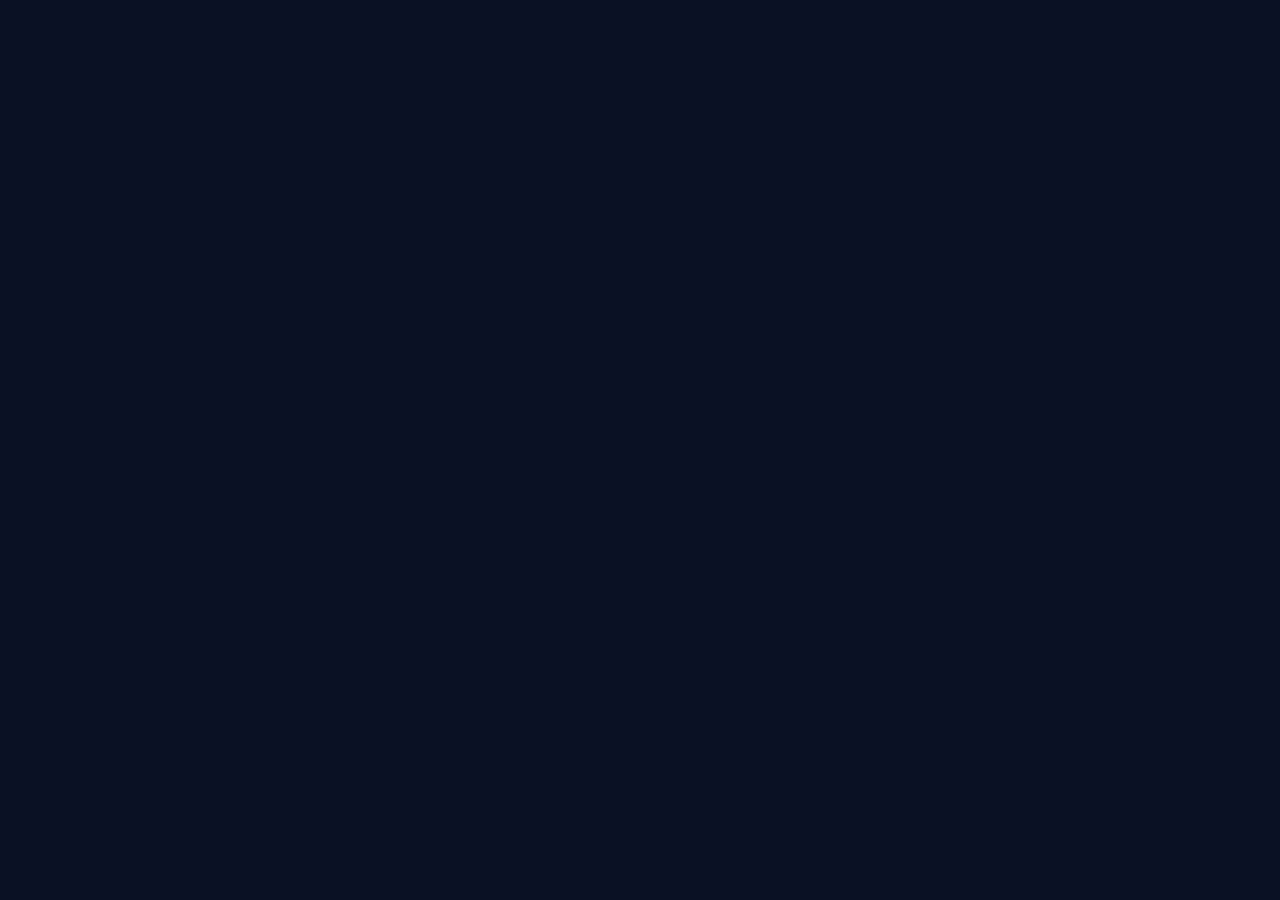
==== index.html @ 46316141 "Add files via upload" ====
<!DOCTYPE html>
<html lang="en">
  <head>
    <meta charset="UTF-8">
    <link rel="icon" href="/favicon.ico">
    <meta name="viewport" content="width=device-width, initial-scale=1, maximum-scale=1">
    <link rel="preconnect" href="https://fonts.googleapis.com">
    <link rel="preconnect" href="https://fonts.gstatic.com" crossorigin>
    <link href="https://fonts.googleapis.com/css2?family=Rubik:ital,wght@0,300..900;1,300..900&display=swap" rel="stylesheet">
    <title>TapDog</title>
    <script type="module" crossorigin src="/assets/index-CcMcpv5h.js"></script>
    <link rel="stylesheet" crossorigin href="/assets/index-BKf0UI0Z.css">
  </head>
  <body>
    <div id="app"></div>
  </body>
</html>
---- assets/index-BKf0UI0Z.css ----
*{margin:0;padding:0;box-sizing:border-box;font-family:Rubik,sans-serif;font-optical-sizing:auto}body{background-color:var(--brand-color);color:#fff}button,input,textarea{border-radius:0;box-shadow:none;outline:none}.container{width:100%;max-width:500px;margin:0 auto;padding:0 16px}:root{--brand-color: #0A1124;--yellow-color: #E6F38A;--dark-light-color: #1D1F38;--gray-color: #303F5C}.fade-enter-active,.fade-leave-active{transition:opacity .5s ease}.fade-enter-from,.fade-leave-to{opacity:0}.splash-screen[data-v-55e616a8]{position:fixed;left:0;top:0;width:100%;height:100%;margin:0 auto;display:flex;flex-direction:column;align-items:center;background-color:var(--brand-color);background-image:url(/assets/splash-screen-DPJmUflo.png);background-repeat:no-repeat;background-position:center;background-size:cover;z-index:999}.splash-screen__banner[data-v-55e616a8]{width:270px;margin-top:5px}.splash-screen__banner img[data-v-55e616a8]{width:100%}.splash-screen__loader[data-v-55e616a8]{width:32px;height:32px;border-radius:100%;position:absolute;left:50%;bottom:46px;transform:translate(-50%);border:2.21px solid rgba(10,17,36,.5)}.splash-screen__loader-circle-svg[data-v-55e616a8]{animation:loading-spinner-rotate-55e616a8 1.28973s linear infinite;height:37.5px;transform-origin:center center;width:37.5px;position:absolute;top:-4.7px;left:-4.6px}.splash-screen__loader-circle-stroke[data-v-55e616a8]{stroke-dasharray:1,200;stroke-dashoffset:0;animation:loading-spinner-dash-55e616a8 2s ease-in-out infinite,loading-spinner-color-55e616a8 8s ease-in-out infinite;stroke-linecap:round;stroke-width:2.21px}@keyframes loading-spinner-rotate-55e616a8{to{transform:rotate(360deg)}}@keyframes loading-spinner-dash-55e616a8{0%{stroke-dasharray:1,200;stroke-dashoffset:0}50%{stroke-dasharray:89,200;stroke-dashoffset:-35px}to{stroke-dasharray:89,200;stroke-dashoffset:-124px}}@keyframes loading-spinner-color-55e616a8{to,0%{stroke:#e6f38a}40%{stroke:#e6f38a}66%{stroke:#e6f38a}80%,90%{stroke:#e6f38a}}.user[data-v-0f70a7a4]{position:relative;padding:0 16px;height:48px;border-radius:49px;background:linear-gradient(100.13deg,#ea6cff,#ffffff0f 49.5%,#359eff)}.user[data-v-0f70a7a4]:before{content:"";display:block;position:absolute;left:50%;top:50%;transform:translate(-50%,-50%);width:calc(100% - 2.5px);height:calc(100% - 2.5px);border-radius:49px;background-color:var(--dark-light-color)}.user__content[data-v-0f70a7a4]{width:100%;height:100%;position:relative;display:flex;align-items:center}.user__img[data-v-0f70a7a4]{width:32px;height:32px;border-radius:100%;overflow:hidden;object-fit:cover}.user__name[data-v-0f70a7a4]{max-width:200px;margin-left:12px;font-size:16px;font-weight:400;line-height:18.96px;white-space:nowrap;overflow:hidden;text-overflow:ellipsis}.tap-coin[data-v-f9d3bc2e]{position:relative;width:308px;height:351px}.tap-coin[data-v-f9d3bc2e]:active{transform:scale(.99)}.tap-coin__skin[data-v-f9d3bc2e]{width:100%;object-fit:contain}.tap-coin[data-v-f9d3bc2e] .animation-num{position:absolute;display:none;animation:move-up-f9d3bc2e 2s forwards;color:var(--yellow-color);font-size:32px;font-style:italic;font-weight:600;line-height:37.92px}@keyframes move-up-f9d3bc2e{0%{opacity:1;transform:translate(0)}to{opacity:0;transform:translateY(-200px)}}.energy[data-v-b75dff9d]{width:100%;display:flex;align-items:center;justify-content:space-between}.energy__content[data-v-b75dff9d]{display:flex;align-items:center}.energy__content-icon[data-v-b75dff9d]{width:28px}.energy__content-nums[data-v-b75dff9d]{width:100px;margin-left:6px;font-size:16px;font-weight:600;line-height:18.96px}.energy__bar[data-v-b75dff9d]{position:relative;width:calc(100% - 150px);height:12px;border-radius:55px;background-color:var(--gray-color);overflow:hidden}.energy__bar-line[data-v-b75dff9d]{position:absolute;left:0;top:0;height:100%;border-radius:55px;background:linear-gradient(90deg,#0a1124 -6.34%,#858d50 31.3%,#e6f38a 72.35%,#fff)}.home[data-v-3e746bb6]{width:100%;height:100dvh;min-height:700px;padding-bottom:58px}.home__wrapper[data-v-3e746bb6]{height:100%;padding-top:24px;display:flex;flex-direction:column;align-items:center;justify-content:space-between}.home__group[data-v-3e746bb6]{display:flex;flex-direction:column;align-items:center}.home__balance[data-v-3e746bb6]{margin-top:52px;display:flex;align-items:center}.home__balance img[data-v-3e746bb6]{width:40px}.home__balance-num[data-v-3e746bb6]{margin-left:12px;font-size:40px;font-weight:600;line-height:47.4px}.home__tap-coin[data-v-3e746bb6]{margin-top:40px}
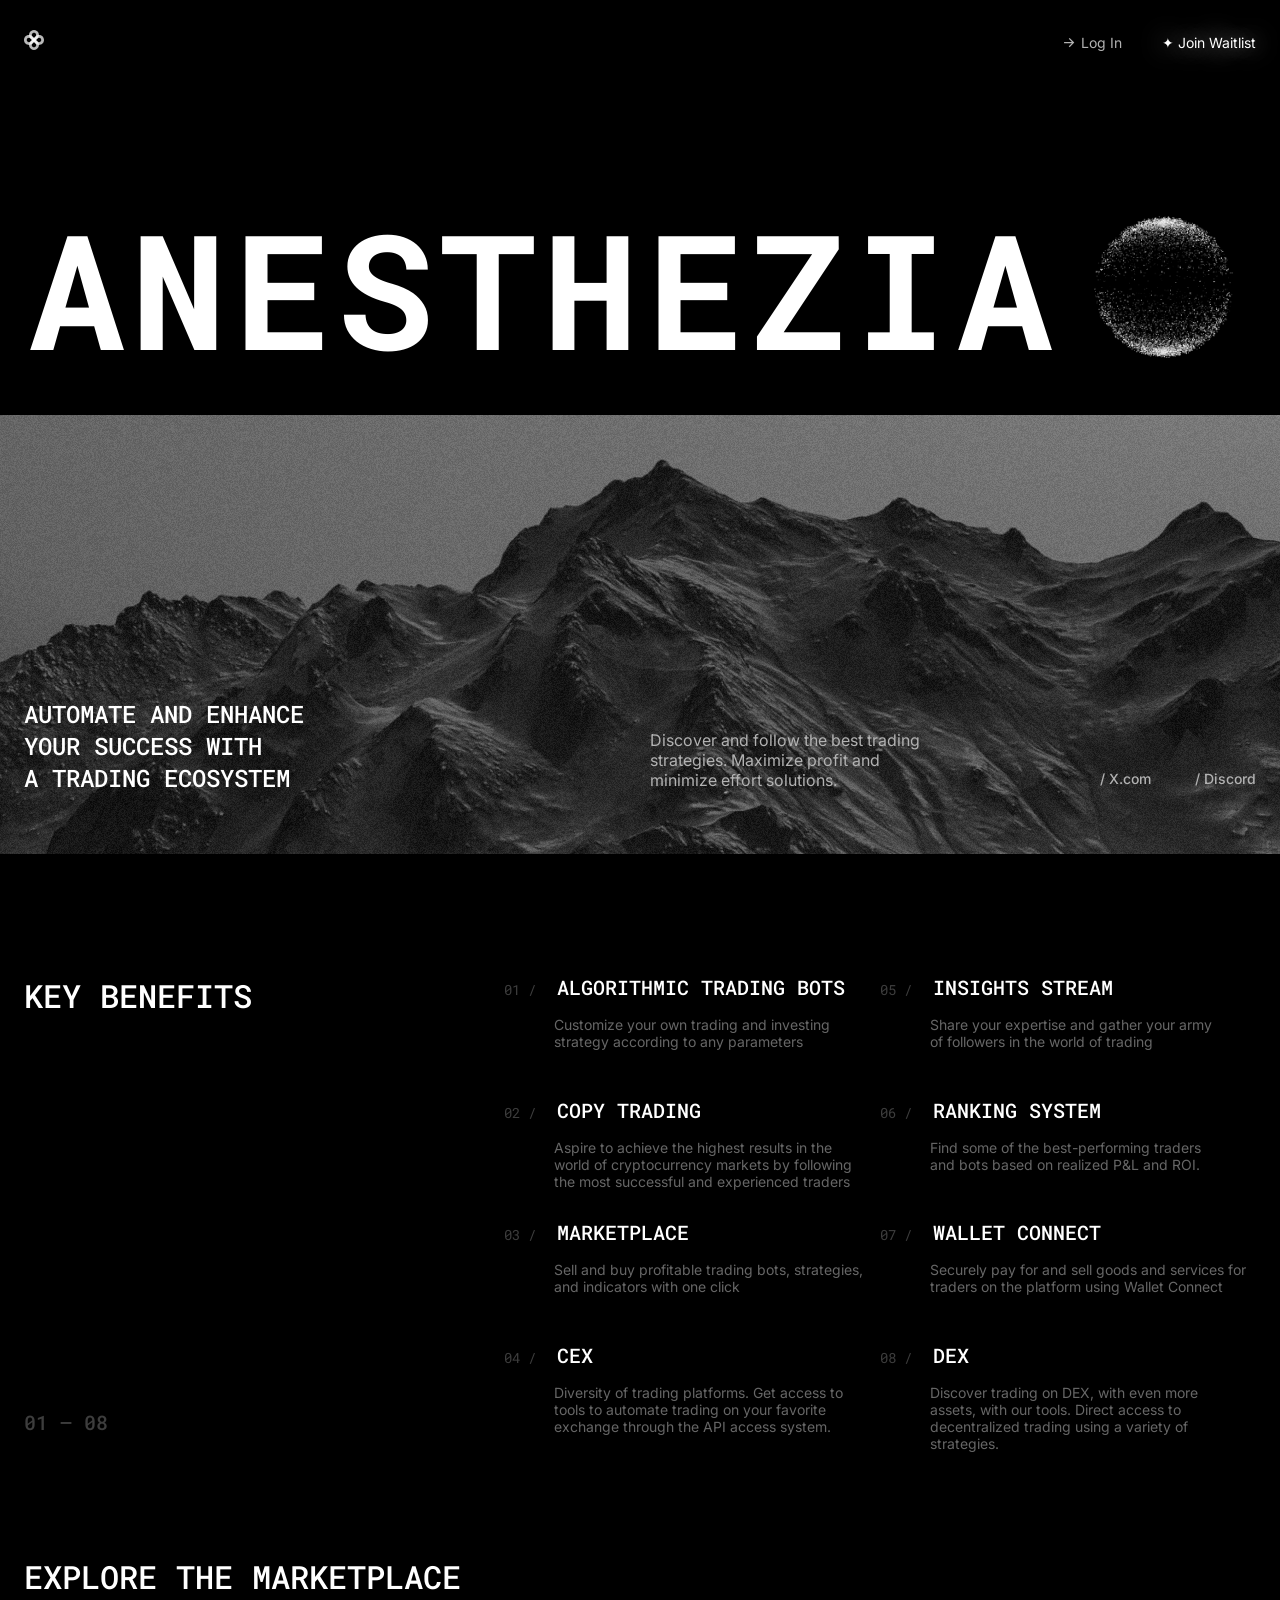
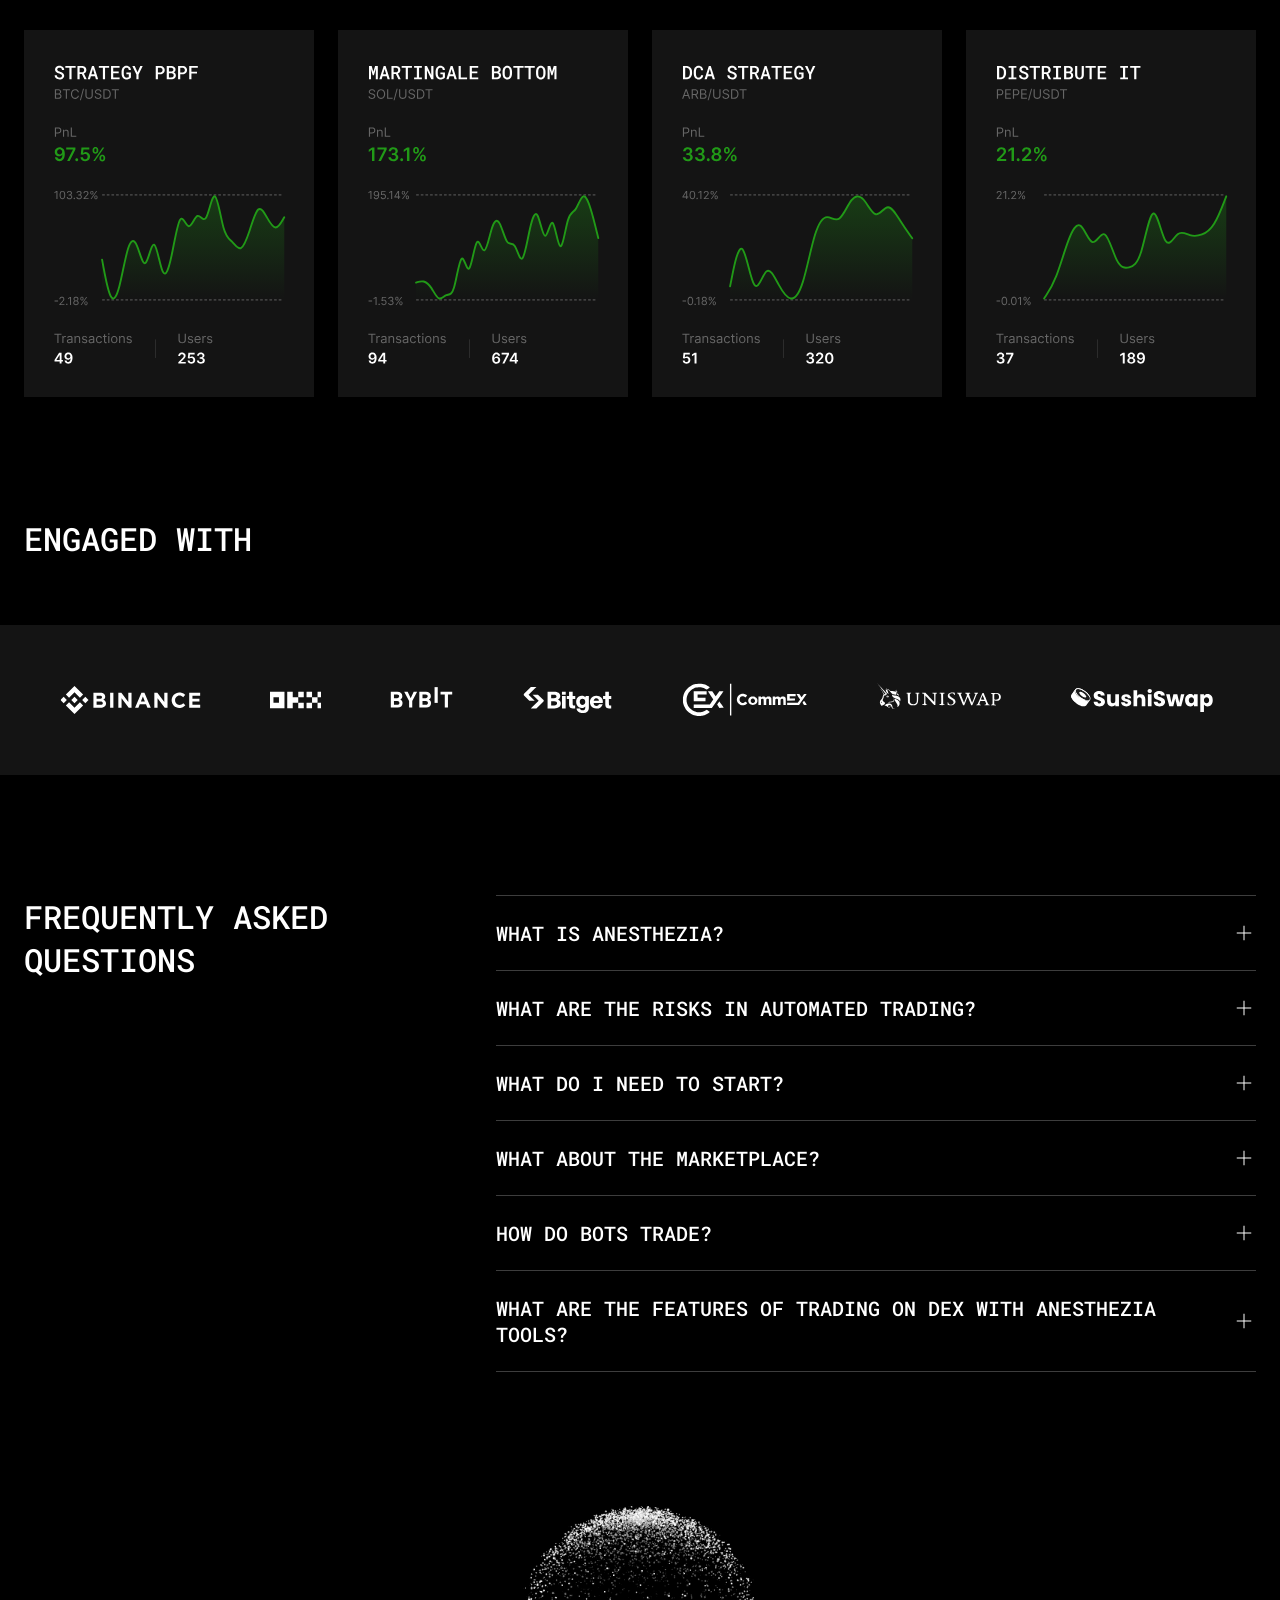
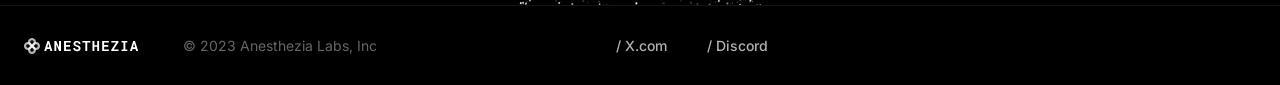
==== commit 7d518e69: "Add files via upload" ====
--- a/index.html
+++ b/index.html
@@ -1,17 +1,696 @@
 <!DOCTYPE html>
 <html lang="en">
-  <head>
+
+<head>
     <meta charset="UTF-8">
-    <link rel="icon" href="/favicon.ico">
-    <meta name="viewport" content="width=device-width, initial-scale=1, maximum-scale=1">
+    <meta name="viewport" content="width=device-width, initial-scale=1.0">
+    <title>Anesthezia</title>
+    <link rel="stylesheet" href="assets/styles/css/main.css">
     <link rel="preconnect" href="https://fonts.googleapis.com">
     <link rel="preconnect" href="https://fonts.gstatic.com" crossorigin>
-    <link href="https://fonts.googleapis.com/css2?family=Rubik:ital,wght@0,300..900;1,300..900&display=swap" rel="stylesheet">
-    <title>TapDog</title>
-    <script type="module" crossorigin src="/assets/index-CcMcpv5h.js"></script>
-    <link rel="stylesheet" crossorigin href="/assets/index-BKf0UI0Z.css">
-  </head>
-  <body>
-    <div id="app"></div>
-  </body>
+    <link href="https://fonts.googleapis.com/css2?family=Inter:wght@300;400;500;600;700&family=Roboto+Mono:wght@100;200;300;400;500;600;700&display=swap" rel="stylesheet">
+</head>
+
+<body>
+<header class="header">
+    <div class="header__wrapper container">
+        <a href="/#top" class="header__logo">
+            <img src="assets/images/logo.svg" alt="Anesthezia">
+        </a>
+
+        <div class="header__content">
+            <!--            <nav class="header__nav">-->
+            <!--                <a href="/#benefits" class="header__link">Benefits</a>-->
+            <!--                <a href="/#partners" class="header__link">Partners</a>-->
+            <!--                <a href="/#faq" class="header__link">FAQ</a>-->
+            <!--            </nav>-->
+
+            <div class="header__btns">
+                <a href="https://app.anesthezia.io" target="_blank" class="header__btn">
+                    <img src="assets/images/icons/arrow-right.svg" alt="arrow">
+                    Log In
+                </a>
+                <a href="https://app.anesthezia.io/login?direct=registration" target="_blank" class="header__btn">✦
+                    Join Waitlist</a>
+            </div>
+        </div>
+    </div>
+</header>
+<header class="header-mobile">
+    <div class="header-mobile__wrapper container">
+        <a href="/#top" class="header-mobile__logo">
+            <img src="assets/images/logo.svg" alt="Anesthezia">
+        </a>
+
+        <div class="header-mobile__menu">
+            <a href="https://app.anesthezia.io/login?direct=registration" class="header-mobile__link">
+                ✦ Join Waitlist
+            </a>
+<!--            <div id="open-menu" class="header-mobile__burger">-->
+<!--                <img src="assets/images/icons/burger.svg" alt="burger">-->
+<!--            </div>-->
+<!--            <div id="close-menu" class="header-mobile__close">-->
+<!--                <img src="assets/images/icons/close.svg" alt="burger">-->
+<!--            </div>-->
+        </div>
+    </div>
+</header>
+<div class="menu-mobile">
+    <div class="menu-mobile__wrapper container">
+        <div class="menu-mobile__nav">
+            <!--            <a href="/#benefits" class="menu-mobile__link">Benefits</a>-->
+            <!--            <a href="/#partners" class="menu-mobile__link">Partners</a>-->
+            <!--            <a href="/#faq" class="menu-mobile__link">FAQ</a>-->
+        </div>
+
+        <div class="menu-mobile__footer">
+            <div class="menu-mobile__footer-links">
+                <a href="https://twitter.com/anesthezialabs?s=21">/ X.com</a>
+                <a href="https://discord.gg/anesthezia">/ Discord</a>
+            </div>
+
+            <a href="https://app.anesthezia.io/login" class="menu-mobile__footer-link">
+                <img src="assets/images/icons/arrow-right.svg" alt="arrow">
+                Log In
+            </a>
+        </div>
+    </div>
+</div>
+
+<main>
+    <section class="home">
+        <div class="home__header">
+            <div class="home__header-wrapper container">
+                <h1 class="home__header-title">
+                    Anesthezia
+                </h1>
+
+                <img src="assets/images/animation.gif" alt="Anesthezia">
+            </div>
+
+            <div class="home__header-mobile-wrapper container">
+                <h1 class="home__header-mobile-title">
+                    Anest <br> hezia
+                </h1>
+
+                <div class="home__header-mobile-img">
+                    <img src="assets/images/animation.gif" alt="Anesthezia">
+                </div>
+            </div>
+        </div>
+        <div class="home__content">
+            <canvas id="noisy-canvas"></canvas>
+            <div class="home__content-wrapper container">
+                <h2 class="home__content-title">
+                    Automate and enhance your success with <br> a trading ecosystem
+                </h2>
+                <div class="home__content-row">
+                    <p class="home__content-text">
+                        Discover and follow the best trading strategies. Maximize profit and minimize effort solutions.
+                    </p>
+                    <div class="home__content-links">
+                        <a href="https://twitter.com/anesthezialabs?s=21" class="home__content-link">/ X.com</a>
+                        <a href="https://discord.gg/anesthezia" class="home__content-link">/ Discord</a>
+                    </div>
+                </div>
+            </div>
+        </div>
+    </section>
+
+    <section id="benefits" class="key-benefits">
+        <div class="key-benefits__wrapper container">
+            <div class="key-benefits__info">
+                <h3 class="key-benefits__title">Key benefits</h3>
+                <p class="key-benefits__num">01 — 08</p>
+            </div>
+
+            <div class="key-benefits__cards-wrapper key-benefits__cards-wrapper_desktop">
+                <div class="key-benefits__cards">
+                    <div class="key-benefits__card">
+                        <h5 class="key-benefits__card-title">
+                            <span>01 /</span>
+                            Algorithmic trading bots
+                        </h5>
+
+                        <p class="key-benefits__card-description">
+                            Customize your own trading and investing <br> strategy according to any parameters
+                        </p>
+                    </div>
+                    <div class="key-benefits__card">
+                        <h5 class="key-benefits__card-title">
+                            <span>02 /</span>
+                            Copy trading
+                        </h5>
+
+                        <p class="key-benefits__card-description">
+                            Aspire to achieve the highest results in the <br> world of cryptocurrency markets by
+                            following <br> the most successful and experienced traders
+                        </p>
+                    </div>
+                    <div class="key-benefits__card">
+                        <h5 class="key-benefits__card-title">
+                            <span>03 /</span>
+                            Marketplace
+                        </h5>
+
+                        <p class="key-benefits__card-description">
+                            Sell and buy profitable trading bots, strategies, <br> and indicators with one click
+                        </p>
+                    </div>
+                    <div class="key-benefits__card">
+                        <h5 class="key-benefits__card-title">
+                            <span>04 /</span>
+                            cex
+                        </h5>
+
+                        <p class="key-benefits__card-description">
+                            Diversity of trading platforms. Get access to <br> tools to automate trading on your
+                            favorite <br> exchange through the API access system.
+                        </p>
+                    </div>
+                </div>
+                <div class="key-benefits__cards">
+                    <div class="key-benefits__card">
+                        <h5 class="key-benefits__card-title">
+                            <span>05 /</span>
+                            insights Stream
+                        </h5>
+
+                        <p class="key-benefits__card-description">
+                            Share your expertise and gather your army <br> of followers in the world of trading
+                        </p>
+                    </div>
+                    <div class="key-benefits__card">
+                        <h5 class="key-benefits__card-title">
+                            <span>06 /</span>
+                            ranking system
+                        </h5>
+
+                        <p class="key-benefits__card-description">
+                            Find some of the best-performing traders <br> and bots based on realized P&L and ROI.
+                        </p>
+                    </div>
+                    <div class="key-benefits__card">
+                        <h5 class="key-benefits__card-title">
+                            <span>07 /</span>
+                            Wallet connect
+                        </h5>
+
+                        <p class="key-benefits__card-description">
+                            Securely pay for and sell goods and services for traders on the platform using Wallet
+                            Connect
+                        </p>
+                    </div>
+                    <div class="key-benefits__card">
+                        <h5 class="key-benefits__card-title">
+                            <span>08 /</span>
+                            dex
+                        </h5>
+
+                        <p class="key-benefits__card-description">
+                            Discover trading on DEX, with even more <br> assets, with our tools. Direct access to <br>
+                            decentralized trading using a variety of <br> strategies.
+                        </p>
+                    </div>
+                </div>
+            </div>
+
+            <div class="key-benefits__cards-wrapper key-benefits__cards-wrapper_mobile">
+                <div class="key-benefits__cards">
+                    <div class="key-benefits__card">
+                        <h5 class="key-benefits__card-title">
+                            <span>01 /</span>
+                            Algorithmic trading bots
+                        </h5>
+
+                        <p class="key-benefits__card-description">
+                            Customize your own trading and investing <br> strategy according to any parameters
+                        </p>
+                    </div>
+                    <div class="key-benefits__card">
+                        <h5 class="key-benefits__card-title">
+                            <span>02 /</span>
+                            Copy trading
+                        </h5>
+
+                        <p class="key-benefits__card-description">
+                            Aspire to achieve the highest results in the <br> world of cryptocurrency markets by
+                            following <br> the most successful and experienced traders
+                        </p>
+                    </div>
+                    <div class="key-benefits__card">
+                        <h5 class="key-benefits__card-title">
+                            <span>03 /</span>
+                            Marketplace
+                        </h5>
+
+                        <p class="key-benefits__card-description">
+                            Sell and buy profitable trading bots, strategies, <br> and indicators with one click
+                        </p>
+                    </div>
+                </div>
+                <div class="key-benefits__cards">
+                    <div class="key-benefits__card">
+                        <h5 class="key-benefits__card-title">
+                            <span>04 /</span>
+                            insights Stream
+                        </h5>
+
+                        <p class="key-benefits__card-description">
+                            Share your expertise and gather your army <br> of followers in the world of trading
+                        </p>
+                    </div>
+                    <div class="key-benefits__card">
+                        <h5 class="key-benefits__card-title">
+                            <span>05 /</span>
+                            ranking system
+                        </h5>
+
+                        <p class="key-benefits__card-description">
+                            Find some of the best-performing traders <br> and bots based on realized P&L and ROI.
+                        </p>
+                    </div>
+                    <div class="key-benefits__card">
+                        <h5 class="key-benefits__card-title">
+                            <span>06 /</span>
+                            Wallet connect
+                        </h5>
+
+                        <p class="key-benefits__card-description">
+                            Securely pay for and sell goods and services for traders on the platform using Wallet
+                            Connect
+                        </p>
+                    </div>
+                    <div class="key-benefits__card">
+                        <h5 class="key-benefits__card-title">
+                            <span>07 /</span>
+                            cex
+                        </h5>
+
+                        <p class="key-benefits__card-description">
+                            Diversity of trading platforms. Get access to <br> tools to automate trading on your
+                            favorite <br> exchange through the API access system.
+                        </p>
+                    </div>
+                    <div class="key-benefits__card">
+                        <h5 class="key-benefits__card-title">
+                            <span>08 /</span>
+                            dex
+                        </h5>
+
+                        <p class="key-benefits__card-description">
+                            Discover trading on DEX, with even more <br> assets, with our tools. Direct access to <br>
+                            decentralized trading using a variety of <br> strategies.
+                        </p>
+                    </div>
+                </div>
+            </div>
+        </div>
+    </section>
+
+    <section class="explore">
+        <div class="container">
+            <h3 class="explore__title">explore the marketplace</h3>
+
+            <div class="explore__cards">
+                <img src="assets/images/explore/card-1.svg" class="explore__card" alt="card">
+                <img src="assets/images/explore/card-2.svg" class="explore__card" alt="card">
+                <img src="assets/images/explore/card-3.svg" class="explore__card" alt="card">
+                <img src="assets/images/explore/card-4.svg" class="explore__card" alt="card">
+            </div>
+        </div>
+    </section>
+
+    <section id="partners" class="partners">
+        <div class="container">
+            <h3 class="partners__title">Engaged with</h3>
+        </div>
+        <div class="partners__wrapper">
+            <div class="partners__list">
+                <div class="partners__list-row">
+                    <img src="assets/images/partners/binance.svg" alt="binance">
+                    <img src="assets/images/partners/okx.svg" alt="okx">
+                    <img src="assets/images/partners/bybit.svg" alt="bybit">
+                    <img src="assets/images/partners/bitget.svg" alt="bitget">
+                    <img src="assets/images/partners/commex.svg" alt="commex">
+                    <img src="assets/images/partners/uniswap.svg" alt="uniswap">
+                    <img src="assets/images/partners/sushiswap.svg" alt="sushiswap">
+
+                    <img src="assets/images/partners/binance.svg" alt="binance">
+                    <img src="assets/images/partners/okx.svg" alt="okx">
+                    <img src="assets/images/partners/bybit.svg" alt="bybit">
+                    <img src="assets/images/partners/bitget.svg" alt="bitget">
+                    <img src="assets/images/partners/commex.svg" alt="commex">
+                    <img src="assets/images/partners/uniswap.svg" alt="uniswap">
+                    <img src="assets/images/partners/sushiswap.svg" alt="sushiswap">
+
+                    <img src="assets/images/partners/binance.svg" alt="binance">
+                    <img src="assets/images/partners/okx.svg" alt="okx">
+                    <img src="assets/images/partners/bybit.svg" alt="bybit">
+                    <img src="assets/images/partners/bitget.svg" alt="bitget">
+                    <img src="assets/images/partners/commex.svg" alt="commex">
+                    <img src="assets/images/partners/uniswap.svg" alt="uniswap">
+                    <img src="assets/images/partners/sushiswap.svg" alt="sushiswap">
+
+                    <img src="assets/images/partners/binance.svg" alt="binance">
+                    <img src="assets/images/partners/okx.svg" alt="okx">
+                    <img src="assets/images/partners/bybit.svg" alt="bybit">
+                    <img src="assets/images/partners/bitget.svg" alt="bitget">
+                    <img src="assets/images/partners/commex.svg" alt="commex">
+                    <img src="assets/images/partners/uniswap.svg" alt="uniswap">
+                    <img src="assets/images/partners/sushiswap.svg" alt="sushiswap">
+
+                    <img src="assets/images/partners/binance.svg" alt="binance">
+                    <img src="assets/images/partners/okx.svg" alt="okx">
+                    <img src="assets/images/partners/bybit.svg" alt="bybit">
+                    <img src="assets/images/partners/bitget.svg" alt="bitget">
+                    <img src="assets/images/partners/commex.svg" alt="commex">
+                    <img src="assets/images/partners/uniswap.svg" alt="uniswap">
+                    <img src="assets/images/partners/sushiswap.svg" alt="sushiswap">
+
+                    <img src="assets/images/partners/binance.svg" alt="binance">
+                    <img src="assets/images/partners/okx.svg" alt="okx">
+                    <img src="assets/images/partners/bybit.svg" alt="bybit">
+                    <img src="assets/images/partners/bitget.svg" alt="bitget">
+                    <img src="assets/images/partners/commex.svg" alt="commex">
+                    <img src="assets/images/partners/uniswap.svg" alt="uniswap">
+                    <img src="assets/images/partners/sushiswap.svg" alt="sushiswap">
+
+                    <img src="assets/images/partners/binance.svg" alt="binance">
+                    <img src="assets/images/partners/okx.svg" alt="okx">
+                    <img src="assets/images/partners/bybit.svg" alt="bybit">
+                    <img src="assets/images/partners/bitget.svg" alt="bitget">
+                    <img src="assets/images/partners/commex.svg" alt="commex">
+                    <img src="assets/images/partners/uniswap.svg" alt="uniswap">
+                    <img src="assets/images/partners/sushiswap.svg" alt="sushiswap">
+
+                    <img src="assets/images/partners/binance.svg" alt="binance">
+                    <img src="assets/images/partners/okx.svg" alt="okx">
+                    <img src="assets/images/partners/bybit.svg" alt="bybit">
+                    <img src="assets/images/partners/bitget.svg" alt="bitget">
+                    <img src="assets/images/partners/commex.svg" alt="commex">
+                    <img src="assets/images/partners/uniswap.svg" alt="uniswap">
+                    <img src="assets/images/partners/sushiswap.svg" alt="sushiswap">
+
+                    <img src="assets/images/partners/binance.svg" alt="binance">
+                    <img src="assets/images/partners/okx.svg" alt="okx">
+                    <img src="assets/images/partners/bybit.svg" alt="bybit">
+                    <img src="assets/images/partners/bitget.svg" alt="bitget">
+                    <img src="assets/images/partners/commex.svg" alt="commex">
+                    <img src="assets/images/partners/uniswap.svg" alt="uniswap">
+                    <img src="assets/images/partners/sushiswap.svg" alt="sushiswap">
+
+                    <img src="assets/images/partners/binance.svg" alt="binance">
+                    <img src="assets/images/partners/okx.svg" alt="okx">
+                    <img src="assets/images/partners/bybit.svg" alt="bybit">
+                    <img src="assets/images/partners/bitget.svg" alt="bitget">
+                    <img src="assets/images/partners/commex.svg" alt="commex">
+                    <img src="assets/images/partners/uniswap.svg" alt="uniswap">
+                    <img src="assets/images/partners/sushiswap.svg" alt="sushiswap">
+
+                    <img src="assets/images/partners/binance.svg" alt="binance">
+                    <img src="assets/images/partners/okx.svg" alt="okx">
+                    <img src="assets/images/partners/bybit.svg" alt="bybit">
+                    <img src="assets/images/partners/bitget.svg" alt="bitget">
+                    <img src="assets/images/partners/commex.svg" alt="commex">
+                    <img src="assets/images/partners/uniswap.svg" alt="uniswap">
+                    <img src="assets/images/partners/sushiswap.svg" alt="sushiswap">
+
+                    <img src="assets/images/partners/binance.svg" alt="binance">
+                    <img src="assets/images/partners/okx.svg" alt="okx">
+                    <img src="assets/images/partners/bybit.svg" alt="bybit">
+                    <img src="assets/images/partners/bitget.svg" alt="bitget">
+                    <img src="assets/images/partners/commex.svg" alt="commex">
+                    <img src="assets/images/partners/uniswap.svg" alt="uniswap">
+                    <img src="assets/images/partners/sushiswap.svg" alt="sushiswap">
+
+                    <img src="assets/images/partners/binance.svg" alt="binance">
+                    <img src="assets/images/partners/okx.svg" alt="okx">
+                    <img src="assets/images/partners/bybit.svg" alt="bybit">
+                    <img src="assets/images/partners/bitget.svg" alt="bitget">
+                    <img src="assets/images/partners/commex.svg" alt="commex">
+                    <img src="assets/images/partners/uniswap.svg" alt="uniswap">
+                    <img src="assets/images/partners/sushiswap.svg" alt="sushiswap">
+
+                    <img src="assets/images/partners/binance.svg" alt="binance">
+                    <img src="assets/images/partners/okx.svg" alt="okx">
+                    <img src="assets/images/partners/bybit.svg" alt="bybit">
+                    <img src="assets/images/partners/bitget.svg" alt="bitget">
+                    <img src="assets/images/partners/commex.svg" alt="commex">
+                    <img src="assets/images/partners/uniswap.svg" alt="uniswap">
+                    <img src="assets/images/partners/sushiswap.svg" alt="sushiswap">
+
+                    <img src="assets/images/partners/binance.svg" alt="binance">
+                    <img src="assets/images/partners/okx.svg" alt="okx">
+                    <img src="assets/images/partners/bybit.svg" alt="bybit">
+                    <img src="assets/images/partners/bitget.svg" alt="bitget">
+                    <img src="assets/images/partners/commex.svg" alt="commex">
+                    <img src="assets/images/partners/uniswap.svg" alt="uniswap">
+                    <img src="assets/images/partners/sushiswap.svg" alt="sushiswap">
+
+                    <img src="assets/images/partners/binance.svg" alt="binance">
+                    <img src="assets/images/partners/okx.svg" alt="okx">
+                    <img src="assets/images/partners/bybit.svg" alt="bybit">
+                    <img src="assets/images/partners/bitget.svg" alt="bitget">
+                    <img src="assets/images/partners/commex.svg" alt="commex">
+                    <img src="assets/images/partners/uniswap.svg" alt="uniswap">
+                    <img src="assets/images/partners/sushiswap.svg" alt="sushiswap">
+
+                    <img src="assets/images/partners/binance.svg" alt="binance">
+                    <img src="assets/images/partners/okx.svg" alt="okx">
+                    <img src="assets/images/partners/bybit.svg" alt="bybit">
+                    <img src="assets/images/partners/bitget.svg" alt="bitget">
+                    <img src="assets/images/partners/commex.svg" alt="commex">
+                    <img src="assets/images/partners/uniswap.svg" alt="uniswap">
+                    <img src="assets/images/partners/sushiswap.svg" alt="sushiswap">
+
+                    <img src="assets/images/partners/binance.svg" alt="binance">
+                    <img src="assets/images/partners/okx.svg" alt="okx">
+                    <img src="assets/images/partners/bybit.svg" alt="bybit">
+                    <img src="assets/images/partners/bitget.svg" alt="bitget">
+                    <img src="assets/images/partners/commex.svg" alt="commex">
+                    <img src="assets/images/partners/uniswap.svg" alt="uniswap">
+                    <img src="assets/images/partners/sushiswap.svg" alt="sushiswap">
+
+                    <img src="assets/images/partners/binance.svg" alt="binance">
+                    <img src="assets/images/partners/okx.svg" alt="okx">
+                    <img src="assets/images/partners/bybit.svg" alt="bybit">
+                    <img src="assets/images/partners/bitget.svg" alt="bitget">
+                    <img src="assets/images/partners/commex.svg" alt="commex">
+                    <img src="assets/images/partners/uniswap.svg" alt="uniswap">
+                    <img src="assets/images/partners/sushiswap.svg" alt="sushiswap">
+
+                    <img src="assets/images/partners/binance.svg" alt="binance">
+                    <img src="assets/images/partners/okx.svg" alt="okx">
+                    <img src="assets/images/partners/bybit.svg" alt="bybit">
+                    <img src="assets/images/partners/bitget.svg" alt="bitget">
+                    <img src="assets/images/partners/commex.svg" alt="commex">
+                    <img src="assets/images/partners/uniswap.svg" alt="uniswap">
+                    <img src="assets/images/partners/sushiswap.svg" alt="sushiswap">
+
+                    <img src="assets/images/partners/binance.svg" alt="binance">
+                    <img src="assets/images/partners/okx.svg" alt="okx">
+                    <img src="assets/images/partners/bybit.svg" alt="bybit">
+                    <img src="assets/images/partners/bitget.svg" alt="bitget">
+                    <img src="assets/images/partners/commex.svg" alt="commex">
+                    <img src="assets/images/partners/uniswap.svg" alt="uniswap">
+                    <img src="assets/images/partners/sushiswap.svg" alt="sushiswap">
+
+                    <img src="assets/images/partners/binance.svg" alt="binance">
+                    <img src="assets/images/partners/okx.svg" alt="okx">
+                    <img src="assets/images/partners/bybit.svg" alt="bybit">
+                    <img src="assets/images/partners/bitget.svg" alt="bitget">
+                    <img src="assets/images/partners/commex.svg" alt="commex">
+                    <img src="assets/images/partners/uniswap.svg" alt="uniswap">
+                    <img src="assets/images/partners/sushiswap.svg" alt="sushiswap">
+
+                    <img src="assets/images/partners/binance.svg" alt="binance">
+                    <img src="assets/images/partners/okx.svg" alt="okx">
+                    <img src="assets/images/partners/bybit.svg" alt="bybit">
+                    <img src="assets/images/partners/bitget.svg" alt="bitget">
+                    <img src="assets/images/partners/commex.svg" alt="commex">
+                    <img src="assets/images/partners/uniswap.svg" alt="uniswap">
+                    <img src="assets/images/partners/sushiswap.svg" alt="sushiswap">
+
+                    <img src="assets/images/partners/binance.svg" alt="binance">
+                    <img src="assets/images/partners/okx.svg" alt="okx">
+                    <img src="assets/images/partners/bybit.svg" alt="bybit">
+                    <img src="assets/images/partners/bitget.svg" alt="bitget">
+                    <img src="assets/images/partners/commex.svg" alt="commex">
+                    <img src="assets/images/partners/uniswap.svg" alt="uniswap">
+                    <img src="assets/images/partners/sushiswap.svg" alt="sushiswap">
+
+                    <img src="assets/images/partners/binance.svg" alt="binance">
+                    <img src="assets/images/partners/okx.svg" alt="okx">
+                    <img src="assets/images/partners/bybit.svg" alt="bybit">
+                    <img src="assets/images/partners/bitget.svg" alt="bitget">
+                    <img src="assets/images/partners/commex.svg" alt="commex">
+                    <img src="assets/images/partners/uniswap.svg" alt="uniswap">
+                    <img src="assets/images/partners/sushiswap.svg" alt="sushiswap">
+
+                    <img src="assets/images/partners/binance.svg" alt="binance">
+                    <img src="assets/images/partners/okx.svg" alt="okx">
+                    <img src="assets/images/partners/bybit.svg" alt="bybit">
+                    <img src="assets/images/partners/bitget.svg" alt="bitget">
+                    <img src="assets/images/partners/commex.svg" alt="commex">
+                    <img src="assets/images/partners/uniswap.svg" alt="uniswap">
+                    <img src="assets/images/partners/sushiswap.svg" alt="sushiswap">
+                </div>
+            </div>
+        </div>
+    </section>
+
+    <section id="faq" class="questions">
+        <div class="questions__wrapper container">
+            <div class="questions__info">
+                <h3 class="questions__title">frequently asked questions</h3>
+
+                <!--                <div class="questions__more">-->
+                <!--                    More questions-->
+                <!--                    <img src="assets/images/icons/arrow-more.svg" alt="more">-->
+                <!--                </div>-->
+            </div>
+
+            <div class="questions__questions">
+                <div class="questions__question">
+                    <div class="questions__question-header">
+                        <h4 class="questions__question-title">What is Anesthezia?</h4>
+                        <img src="assets/images/icons/plus.svg" class="questions__question-plus" alt="plus">
+                        <img src="assets/images/icons/minus.svg" class="questions__question-minus" alt="plus">
+                    </div>
+                    <p class="questions__question-text">
+                        Anesthezia is an advanced trading platform that offers a wide range of tools and features for
+                        traders. It allows users to automate trading strategies, engage with a global community of
+                        traders and experts, and access a marketplace for trading algorithms and signals.
+                    </p>
+                </div>
+                <div class="questions__question">
+                    <div class="questions__question-header">
+                        <h4 class="questions__question-title">What are the risks in automated trading?</h4>
+                        <img src="assets/images/icons/plus.svg" class="questions__question-plus" alt="plus">
+                        <img src="assets/images/icons/minus.svg" class="questions__question-minus" alt="plus">
+                    </div>
+                    <p class="questions__question-text">
+                        Yes, like any trading platform, there are inherent risks associated with trading on Anesthezia.
+                        These risks can include market volatility, potential losses, and the performance of trading
+                        algorithms. It's important for users to have a good understanding of these risks and to use risk
+                        management strategies to mitigate them. Anesthezia provides resources and tools to help users
+                        make informed decisions and manage risks effectively.
+                    </p>
+                </div>
+
+                <div class="questions__question">
+                    <div class="questions__question-header">
+                        <h4 class="questions__question-title">What do i need to start?</h4>
+                        <img src="assets/images/icons/plus.svg" class="questions__question-plus" alt="plus">
+                        <img src="assets/images/icons/minus.svg" class="questions__question-minus" alt="plus">
+                    </div>
+                    <p class="questions__question-text">
+                        You need to create an account on the Anesthezia platform. This typically involves
+                        providing your personal information, completing KYC (Know Your Customer) verification if
+                        required, and agreeing to the platform's terms and conditions.
+                    </p>
+                </div>
+                <div class="questions__question">
+                    <div class="questions__question-header">
+                        <h4 class="questions__question-title">What about the marketplace?</h4>
+                        <img src="assets/images/icons/plus.svg" class="questions__question-plus" alt="plus">
+                        <img src="assets/images/icons/minus.svg" class="questions__question-minus" alt="plus">
+                    </div>
+                    <p class="questions__question-text">
+                        The marketplace on Anesthezia is a feature that allows users to access a wide range of trading
+                        algorithms and indicators created by other traders and experts.
+                    </p>
+                </div>
+                <div class="questions__question">
+                    <div class="questions__question-header">
+                        <h4 class="questions__question-title">How do bots trade?</h4>
+                        <img src="assets/images/icons/plus.svg" class="questions__question-plus" alt="plus">
+                        <img src="assets/images/icons/minus.svg" class="questions__question-minus" alt="plus">
+                    </div>
+                    <p class="questions__question-text">
+                        Cryptocurrency trading bots execute transactions automatically, replacing the manual command
+                        control that is usually performed by the user. They operate based on triggers known as signals
+                        that are customized by the users themselves. These signals determine when the bot should buy and
+                        sell based on conditions selected by the user. Bots track changes in cryptocurrency prices
+                        through API connections to exchanges, and execute preset commands when market conditions meet
+                        the set parameters. Using several customized signals allows you to create complex trading
+                        strategies that are extremely difficult to implement manually.
+                    </p>
+                </div>
+                <div class="questions__question">
+                    <div class="questions__question-header">
+                        <h4 class="questions__question-title">What are the features of trading on DEX with Anesthezia
+                            tools?</h4>
+                        <img src="assets/images/icons/plus.svg" class="questions__question-plus" alt="plus">
+                        <img src="assets/images/icons/minus.svg" class="questions__question-minus" alt="plus">
+                    </div>
+                    <p class="questions__question-text">
+                        The features of trading on DEX include the ability to utilize different trading strategies
+                        through automation tools and different order types. Users can customize their trading bots and
+                        algorithms according to their individual trading goals and preferences, which provides
+                        flexibility and efficiency when working on decentralized exchanges.
+                    </p>
+                </div>
+            </div>
+        </div>
+    </section>
+</main>
+
+<footer class="footer">
+    <div class="footer__animation">
+        <img src="assets/images/animation.gif" alt="Anesthezia">
+    </div>
+
+    <div class="footer__footer">
+        <div class="footer__wrapper container">
+            <div class="footer__footer-group">
+                <img src="assets/images/text-logo.svg" class="footer__footer-logo" alt="Anesthezia">
+                <p class="footer__footer-text">© 2023 Anesthezia Labs, Inc</p>
+            </div>
+            <div class="footer__footer-group footer__footer-links">
+                <a href="https://twitter.com/anesthezialabs?s=21" target="_blank" class="footer__footer-link">/
+                    X.com</a>
+                <a href="https://discord.gg/anesthezia" target="_blank" class="footer__footer-link">/ Discord</a>
+            </div>
+            <div class="footer__footer-group">
+                <!--                <a href="#" target="_blank" class="footer__footer-text">-->
+                <!--                    Privacy Policy-->
+                <!--                    <img src="assets/images/icons/arrow-more.svg" alt="more">-->
+                <!--                </a>-->
+            </div>
+        </div>
+    </div>
+</footer>
+
+<footer class="footer-mobile">
+    <div class="footer-mobile__wrapper container">
+        <div class="footer-mobile__amimation">
+            <img src="assets/images/animation.gif" alt="Anesthezia">
+        </div>
+        <div class="footer-mobile__content">
+            <div class="footer-mobile__row">
+                <div class="footer-mobile__links">
+                    <a href="https://twitter.com/anesthezialabs?s=21" target="_blank" class="footer-mobile__link">/
+                        X.com</a>
+                    <a href="https://discord.gg/anesthezia" target="_blank" class="footer-mobile__link">/ Discord</a>
+                </div>
+
+                <!--                <a href="#" target="_blank" class="footer-mobile__policy">-->
+                <!--                    Privacy Policy-->
+                <!--                    <img src="assets/images/icons/arrow-more.svg" alt="more">-->
+                <!--                </a>-->
+            </div>
+            <div class="footer-mobile__bottom">
+                <img src="assets/images/text-logo.svg" class="footer-mobile__logo" alt="logo">
+                <p class="footer-mobile__cop">© 2023 Anesthezia Labs, Inc</p>
+            </div>
+        </div>
+    </div>
+</footer>
+
+<script src="assets/scripts/animation.js"></script>
+<script src="assets/scripts/menu.js"></script>
+<script src="assets/scripts/accordion.js"></script>
+</body>
 </html>
--- a/assets/styles/css/main.css
+++ b/assets/styles/css/main.css
@@ -0,0 +1,1410 @@
+:root {
+  --bg: #000;
+  --color: #fff;
+  --text-1: #B2B2B2;
+  --opacity-24: rgba(255, 255, 255, 0.24);
+  --opacity-8: rgba(255, 255, 255, 0.08);
+  --grey-2: #666;
+}
+
+* {
+  margin: 0;
+  padding: 0;
+  -webkit-box-sizing: border-box;
+          box-sizing: border-box;
+}
+
+html {
+  scroll-behavior: smooth;
+}
+
+body {
+  background-color: var(--bg);
+  color: var(--color);
+  font-family: "Inter", sans-serif;
+  overflow-x: hidden;
+}
+
+::-webkit-scrollbar {
+  width: 12px;
+  height: 10px;
+  background-color: #1f1f1f;
+}
+
+::-webkit-scrollbar-thumb {
+  background-color: #ffffff;
+}
+
+.container {
+  width: 100% !important;
+  max-width: 1320px !important;
+  margin: 0 auto !important;
+}
+@media (max-width: 1420px) {
+  .container {
+    padding: 0 24px;
+  }
+}
+@media (max-width: 1000px) {
+  .container {
+    padding: 0 16px;
+  }
+}
+
+.header {
+  position: fixed;
+  left: 0;
+  top: 0;
+  width: 100%;
+  height: 84px;
+  background-color: #000;
+  -webkit-backdrop-filter: saturate(180%) blur(10px);
+          backdrop-filter: saturate(180%) blur(10px);
+  z-index: 99;
+}
+@media (max-width: 1000px) {
+  .header {
+    display: none;
+  }
+}
+.header__wrapper {
+  height: 100%;
+  display: -webkit-box;
+  display: -ms-flexbox;
+  display: flex;
+  -webkit-box-align: center;
+      -ms-flex-align: center;
+          align-items: center;
+  -webkit-box-pack: justify;
+      -ms-flex-pack: justify;
+          justify-content: space-between;
+}
+.header__content {
+  display: -webkit-box;
+  display: -ms-flexbox;
+  display: flex;
+  -webkit-box-align: center;
+      -ms-flex-align: center;
+          align-items: center;
+}
+.header__nav {
+  margin-right: 238px;
+}
+.header__link {
+  color: var(--text-1);
+  font-size: 14px;
+  font-weight: 500;
+  text-decoration: none;
+}
+.header__link:not(:first-child) {
+  margin-left: 40px;
+}
+.header__btns {
+  display: -webkit-box;
+  display: -ms-flexbox;
+  display: flex;
+  -webkit-box-align: center;
+      -ms-flex-align: center;
+          align-items: center;
+}
+.header__btn {
+  display: -webkit-box;
+  display: -ms-flexbox;
+  display: flex;
+  -webkit-box-align: center;
+      -ms-flex-align: center;
+          align-items: center;
+  color: var(--text-1);
+  font-size: 14px;
+  font-weight: 400;
+  text-decoration: none;
+}
+.header__btn img {
+  margin-right: 6px;
+}
+.header__btn:not(:first-child) {
+  margin-left: 40px;
+}
+.header__btn:last-child {
+  color: var(--color);
+  text-shadow: 0px 0px 24px #FFF;
+}
+
+.header-mobile {
+  position: fixed;
+  left: 0;
+  top: 0;
+  width: 100%;
+  height: 68px;
+  background-color: #000;
+  z-index: 99;
+}
+@media (min-width: 1000px) {
+  .header-mobile {
+    display: none;
+  }
+}
+.header-mobile__wrapper {
+  height: 100%;
+  display: -webkit-box;
+  display: -ms-flexbox;
+  display: flex;
+  -webkit-box-align: center;
+      -ms-flex-align: center;
+          align-items: center;
+  -webkit-box-pack: justify;
+      -ms-flex-pack: justify;
+          justify-content: space-between;
+}
+.header-mobile__logo {
+  width: 20px;
+  height: 20px;
+}
+.header-mobile__menu {
+  display: -webkit-box;
+  display: -ms-flexbox;
+  display: flex;
+  -webkit-box-align: center;
+      -ms-flex-align: center;
+          align-items: center;
+}
+.header-mobile__link {
+  color: #fff;
+  text-shadow: 0px 0px 24px #FFF;
+  font-family: Inter;
+  font-size: 14px;
+  font-style: normal;
+  font-weight: 500;
+  line-height: normal;
+  text-decoration: none;
+}
+.header-mobile__burger {
+  width: 20px;
+  height: 20px;
+  margin-left: 32px;
+}
+.header-mobile__burger img {
+  width: 20px;
+  height: 20px;
+}
+.header-mobile__close {
+  width: 20px;
+  height: 20px;
+  margin-left: 32px;
+  display: none;
+}
+.header-mobile__close img {
+  width: 20px;
+  height: 20px;
+}
+
+.menu-mobile {
+  position: fixed;
+  left: -100%;
+  top: 66px;
+  width: 100%;
+  height: calc(100% - 66px);
+  background-color: #000;
+  z-index: 99;
+  -webkit-transition: 0.3s;
+  transition: 0.3s;
+}
+.menu-mobile_open {
+  left: 0;
+}
+@media (min-width: 1000px) {
+  .menu-mobile {
+    display: none;
+  }
+}
+.menu-mobile__wrapper {
+  position: relative;
+  width: 100%;
+  height: 100%;
+}
+.menu-mobile__nav {
+  margin-top: 120px;
+  display: -webkit-box;
+  display: -ms-flexbox;
+  display: flex;
+  -webkit-box-orient: vertical;
+  -webkit-box-direction: normal;
+      -ms-flex-direction: column;
+          flex-direction: column;
+}
+.menu-mobile__link {
+  color: var(--text-1);
+  font-family: Roboto Mono;
+  font-size: 24px;
+  font-style: normal;
+  font-weight: 500;
+  line-height: normal;
+  text-transform: uppercase;
+  text-decoration: none;
+}
+.menu-mobile__link:not(:first-child) {
+  margin-top: 32px;
+}
+.menu-mobile__footer {
+  width: calc(100% - 36px);
+  position: absolute;
+  left: 16px;
+  bottom: 164px;
+  display: -webkit-box;
+  display: -ms-flexbox;
+  display: flex;
+  -webkit-box-align: center;
+      -ms-flex-align: center;
+          align-items: center;
+  -webkit-box-pack: justify;
+      -ms-flex-pack: justify;
+          justify-content: space-between;
+}
+.menu-mobile__footer-links a {
+  color: var(--text-1);
+  font-family: Inter;
+  font-size: 14px;
+  font-style: normal;
+  font-weight: 500;
+  line-height: normal;
+  text-decoration: none;
+}
+.menu-mobile__footer-links a:not(:first-child) {
+  margin-left: 40px;
+}
+.menu-mobile__footer-link {
+  display: -webkit-box;
+  display: -ms-flexbox;
+  display: flex;
+  -webkit-box-align: center;
+      -ms-flex-align: center;
+          align-items: center;
+  color: var(--text-1);
+  font-family: Inter;
+  font-size: 14px;
+  font-style: normal;
+  font-weight: 400;
+  line-height: normal;
+  text-decoration: none;
+}
+.menu-mobile__footer-link img {
+  margin-right: 6px;
+}
+
+.header-mobile__menu_active .header-mobile__burger {
+  display: none;
+}
+.header-mobile__menu_active .header-mobile__close {
+  display: block;
+}
+
+main {
+  margin-top: 84px;
+}
+
+.home {
+  height: calc(100vh - 130px);
+  min-height: 550px;
+}
+.home__header {
+  height: 43%;
+  display: -webkit-box;
+  display: -ms-flexbox;
+  display: flex;
+  -webkit-box-align: end;
+      -ms-flex-align: end;
+          align-items: flex-end;
+}
+.home__header-wrapper {
+  display: -webkit-box;
+  display: -ms-flexbox;
+  display: flex;
+  -webkit-box-align: center;
+      -ms-flex-align: center;
+          align-items: center;
+  overflow: hidden;
+}
+@media (max-width: 1420px) {
+  .home__header-wrapper {
+    -webkit-box-pack: center;
+        -ms-flex-pack: center;
+            justify-content: center;
+  }
+}
+@media (max-width: 600px) {
+  .home__header-wrapper {
+    display: none;
+  }
+}
+.home__header-wrapper img {
+  width: 256px !important;
+  margin-left: -23px !important;
+}
+@media (max-width: 1420px) {
+  .home__header-wrapper img {
+    width: 200px;
+    margin-left: 0;
+  }
+}
+@media (max-width: 1390px) {
+  .home__header-wrapper img {
+    margin-right: -40px !important;
+  }
+}
+@media (max-width: 1100px) {
+  .home__header-wrapper img {
+    width: 190px !important;
+  }
+}
+@media (max-width: 770px) {
+  .home__header-wrapper img {
+    width: 170px !important;
+  }
+}
+.home__header-mobile-wrapper {
+  width: 100%;
+  padding-bottom: 32px;
+  display: -webkit-box;
+  display: -ms-flexbox;
+  display: flex;
+  -webkit-box-align: center;
+      -ms-flex-align: center;
+          align-items: center;
+  -webkit-box-pack: center;
+      -ms-flex-pack: center;
+          justify-content: center;
+  overflow: hidden;
+}
+@media (min-width: 600px) {
+  .home__header-mobile-wrapper {
+    display: none;
+  }
+}
+.home__header-mobile-wrapper img {
+  width: 215px !important;
+}
+.home__header-mobile-img {
+  width: 120px;
+  height: 120px;
+  overflow: hidden;
+  display: -webkit-box;
+  display: -ms-flexbox;
+  display: flex;
+  -webkit-box-align: center;
+      -ms-flex-align: center;
+          align-items: center;
+  -webkit-box-pack: center;
+      -ms-flex-pack: center;
+          justify-content: center;
+}
+.home__header-title {
+  font-family: Roboto Mono;
+  font-size: 177px !important;
+  font-weight: 700;
+  text-transform: uppercase;
+  letter-spacing: 7.08px;
+  z-index: 2;
+}
+@media (max-width: 1420px) {
+  .home__header-title {
+    font-size: 170px !important;
+  }
+}
+@media (max-width: 1355px) {
+  .home__header-title {
+    font-size: 160px !important;
+  }
+}
+@media (max-width: 1250px) {
+  .home__header-title {
+    font-size: 150px !important;
+  }
+}
+@media (max-width: 1194px) {
+  .home__header-title {
+    font-size: 148px !important;
+    margin-right: -20px;
+  }
+}
+@media (max-width: 1180px) {
+  .home__header-title {
+    font-size: 145px !important;
+    margin-right: -20px;
+  }
+}
+@media (max-width: 1154px) {
+  .home__header-title {
+    font-size: 135px !important;
+    margin-right: -20px;
+  }
+}
+@media (max-width: 1100px) {
+  .home__header-title {
+    font-size: 132px !important;
+    margin-right: -20px;
+  }
+}
+@media (max-width: 1080px) {
+  .home__header-title {
+    font-size: 140px !important;
+    margin-right: -20px;
+  }
+}
+@media (max-width: 1024px) {
+  .home__header-title {
+    font-size: 130px !important;
+    margin-right: -20px;
+  }
+}
+@media (max-width: 990px) {
+  .home__header-title {
+    font-size: 100px !important;
+    margin-right: -15px;
+  }
+}
+@media (max-width: 811px) {
+  .home__header-title {
+    font-size: 98px !important;
+    margin-right: -15px;
+  }
+}
+@media (max-width: 770px) {
+  .home__header-title {
+    font-size: 93px !important;
+    margin-right: -15px;
+  }
+}
+@media (max-width: 750px) {
+  .home__header-title {
+    font-size: 80px !important;
+    margin-right: -5px;
+  }
+}
+@media (max-width: 680px) {
+  .home__header-title {
+    font-size: 67px !important;
+    margin-right: -10px;
+  }
+}
+.home__header-mobile-title {
+  font-family: Roboto Mono;
+  font-size: 67px;
+  font-weight: 700;
+  line-height: 60px;
+  letter-spacing: 2.68px;
+  text-transform: uppercase;
+  z-index: 2;
+}
+.home__content {
+  position: relative;
+  width: 100%;
+  height: 57%;
+  display: -webkit-box;
+  display: -ms-flexbox;
+  display: flex;
+  -webkit-box-align: end;
+      -ms-flex-align: end;
+          align-items: flex-end;
+  background-image: url("../../images/home-full.png");
+  background-size: cover;
+  background-position: center;
+  background-repeat: no-repeat;
+}
+@media (max-width: 1000px) {
+  .home__content {
+    -webkit-box-orient: vertical;
+    -webkit-box-direction: normal;
+        -ms-flex-direction: column;
+            flex-direction: column;
+    -webkit-box-align: start;
+        -ms-flex-align: start;
+            align-items: flex-start;
+    -webkit-box-pack: end;
+        -ms-flex-pack: end;
+            justify-content: flex-end;
+    padding-bottom: 35px;
+  }
+}
+.home__content canvas {
+  opacity: 0.08;
+  position: absolute;
+  left: 0;
+  top: 0;
+  width: 100%;
+  height: 100%;
+  z-index: 1;
+}
+.home__content-wrapper {
+  display: -webkit-box;
+  display: -ms-flexbox;
+  display: flex;
+  -webkit-box-align: end;
+      -ms-flex-align: end;
+          align-items: flex-end;
+  -webkit-box-pack: justify;
+      -ms-flex-pack: justify;
+          justify-content: space-between;
+  z-index: 2;
+}
+@media (max-width: 1000px) {
+  .home__content-wrapper {
+    -webkit-box-orient: vertical;
+    -webkit-box-direction: normal;
+        -ms-flex-direction: column;
+            flex-direction: column;
+    -webkit-box-align: start;
+        -ms-flex-align: start;
+            align-items: flex-start;
+    -webkit-box-pack: start;
+        -ms-flex-pack: start;
+            justify-content: flex-start;
+  }
+}
+.home__content-title {
+  max-width: 424px;
+  margin-bottom: 60px;
+  font-family: Roboto Mono;
+  font-size: 32px;
+  font-weight: 500;
+  text-transform: uppercase;
+  line-height: normal;
+}
+@media (max-width: 1420px) {
+  .home__content-title {
+    max-width: 300px;
+    font-size: 24px;
+  }
+}
+@media (max-width: 1000px) {
+  .home__content-title {
+    max-width: 303px;
+    margin-bottom: 0;
+    color: var(--basic-1);
+    font-family: Roboto Mono;
+    font-size: 24px;
+    font-style: normal;
+    font-weight: 500;
+    line-height: normal;
+    text-transform: uppercase;
+  }
+}
+.home__content-row {
+  display: -webkit-box;
+  display: -ms-flexbox;
+  display: flex;
+  -webkit-box-align: end;
+      -ms-flex-align: end;
+          align-items: flex-end;
+}
+@media (max-width: 1000px) {
+  .home__content-row {
+    -webkit-box-orient: vertical;
+    -webkit-box-direction: normal;
+        -ms-flex-direction: column;
+            flex-direction: column;
+    -webkit-box-align: start;
+        -ms-flex-align: start;
+            align-items: flex-start;
+  }
+}
+.home__content-text {
+  max-width: 354px;
+  margin-bottom: 64px;
+  margin-right: 254px;
+  color: var(--text-1);
+  font-family: Inter;
+  font-size: 20px;
+  font-weight: 400;
+}
+@media (max-width: 1420px) {
+  .home__content-text {
+    margin-right: 150px;
+    max-width: 300px;
+    font-size: 16px;
+  }
+}
+@media (max-width: 1000px) {
+  .home__content-text {
+    margin-top: 32px;
+    max-width: 284px;
+    margin-bottom: 0;
+    font-size: 14px;
+    font-style: normal;
+    font-weight: 400;
+    line-height: normal;
+  }
+}
+.home__content-links {
+  margin-bottom: 66px;
+}
+@media (max-width: 1000px) {
+  .home__content-links {
+    margin-top: 40px;
+    margin-bottom: 0;
+  }
+}
+.home__content-link {
+  color: var(--text-1);
+  font-size: 14px;
+  font-weight: 500;
+  text-decoration: none;
+}
+.home__content-link:not(:first-child) {
+  margin-left: 40px;
+}
+
+.key-benefits {
+  width: 100%;
+  height: 581px;
+  padding-top: 120px;
+}
+@media (max-width: 1000px) {
+  .key-benefits {
+    padding-top: 60px;
+    height: auto;
+  }
+}
+.key-benefits__wrapper {
+  height: 100%;
+  display: -webkit-box;
+  display: -ms-flexbox;
+  display: flex;
+  -webkit-box-pack: justify;
+      -ms-flex-pack: justify;
+          justify-content: space-between;
+}
+@media (max-width: 1000px) {
+  .key-benefits__wrapper {
+    -webkit-box-orient: vertical;
+    -webkit-box-direction: normal;
+        -ms-flex-direction: column;
+            flex-direction: column;
+    -webkit-box-pack: start;
+        -ms-flex-pack: start;
+            justify-content: flex-start;
+  }
+}
+.key-benefits__info {
+  width: 39%;
+  height: 100%;
+  display: -webkit-box;
+  display: -ms-flexbox;
+  display: flex;
+  -webkit-box-orient: vertical;
+  -webkit-box-direction: normal;
+      -ms-flex-direction: column;
+          flex-direction: column;
+  -webkit-box-pack: justify;
+      -ms-flex-pack: justify;
+          justify-content: space-between;
+}
+@media (max-width: 1000px) {
+  .key-benefits__info {
+    height: auto;
+    width: 100%;
+    -webkit-box-orient: horizontal;
+    -webkit-box-direction: normal;
+        -ms-flex-direction: row;
+            flex-direction: row;
+    -webkit-box-align: center;
+        -ms-flex-align: center;
+            align-items: center;
+  }
+}
+.key-benefits__title {
+  font-size: 32px;
+  font-weight: 500;
+  text-transform: uppercase;
+  font-family: Roboto Mono;
+}
+@media (max-width: 1000px) {
+  .key-benefits__title {
+    font-size: 24px;
+  }
+}
+.key-benefits__num {
+  color: var(--opacity-24);
+  font-family: Roboto Mono;
+  font-size: 20px;
+  font-weight: 500;
+  text-transform: uppercase;
+}
+@media (max-width: 1000px) {
+  .key-benefits__num {
+    font-size: 14px;
+  }
+}
+.key-benefits__cards-wrapper {
+  width: 61%;
+  display: -webkit-box;
+  display: -ms-flexbox;
+  display: flex;
+}
+.key-benefits__cards-wrapper_mobile {
+  display: none !important;
+}
+@media (max-width: 1000px) {
+  .key-benefits__cards-wrapper {
+    width: 100%;
+    margin-top: 32px;
+    -webkit-box-orient: vertical;
+    -webkit-box-direction: normal;
+        -ms-flex-direction: column;
+            flex-direction: column;
+  }
+  .key-benefits__cards-wrapper_desktop {
+    display: none !important;
+  }
+  .key-benefits__cards-wrapper_mobile {
+    display: -webkit-box !important;
+    display: -ms-flexbox !important;
+    display: flex !important;
+  }
+}
+.key-benefits__cards {
+  width: 50%;
+  display: -webkit-box;
+  display: -ms-flexbox;
+  display: flex;
+  -webkit-box-orient: vertical;
+  -webkit-box-direction: normal;
+      -ms-flex-direction: column;
+          flex-direction: column;
+  -webkit-box-pack: justify;
+      -ms-flex-pack: justify;
+          justify-content: space-between;
+}
+@media (max-width: 1000px) {
+  .key-benefits__cards {
+    width: 100%;
+    -webkit-box-pack: start;
+        -ms-flex-pack: start;
+            justify-content: flex-start;
+  }
+}
+@media (max-width: 1000px) {
+  .key-benefits__cards:not(:first-child) {
+    margin-top: 24px;
+  }
+}
+.key-benefits__card {
+  width: 100%;
+  height: 93px;
+}
+@media (max-width: 1000px) {
+  .key-benefits__card {
+    height: auto;
+  }
+}
+@media (max-width: 1000px) {
+  .key-benefits__card:not(:first-child) {
+    margin-top: 24px;
+  }
+}
+.key-benefits__card-title {
+  font-family: Roboto Mono;
+  font-size: 20px;
+  font-weight: 500;
+  text-transform: uppercase;
+}
+@media (max-width: 1260px) {
+  .key-benefits__card-title {
+    font-size: 16px;
+  }
+}
+.key-benefits__card-title span {
+  margin-right: 9px;
+  color: var(--opacity-24);
+  font-size: 14px;
+  font-weight: 400;
+  text-transform: uppercase;
+}
+.key-benefits__card-description {
+  margin-left: 50px;
+  margin-top: 16px;
+  color: var(--grey-2);
+  font-size: 14px;
+  font-weight: 400;
+}
+@media (max-width: 1260px) {
+  .key-benefits__card-description {
+    font-size: 12px;
+  }
+}
+@media (max-width: 1000px) {
+  .key-benefits__card-description {
+    margin-top: 8px;
+    font-size: 14px;
+  }
+  .key-benefits__card-description br {
+    display: none;
+  }
+}
+
+.explore {
+  width: 100%;
+  padding-top: 120px;
+}
+@media (max-width: 1000px) {
+  .explore {
+    padding-top: 64px;
+  }
+}
+.explore__title {
+  font-size: 32px;
+  font-weight: 500;
+  text-transform: uppercase;
+  font-family: Roboto Mono;
+}
+@media (max-width: 1000px) {
+  .explore__title {
+    margin-left: 16px;
+    font-size: 24px;
+  }
+}
+@media (max-width: 1000px) {
+  .explore .container {
+    padding: 0;
+  }
+}
+.explore__cards {
+  margin-top: 32px;
+  display: -ms-grid;
+  display: grid;
+  -ms-grid-columns: 1fr 24px 1fr 24px 1fr 24px 1fr;
+  grid-template-columns: 1fr 1fr 1fr 1fr;
+  grid-column-gap: 24px;
+}
+@media (max-width: 1000px) {
+  .explore__cards {
+    min-width: 100%;
+    padding: 0 16px;
+    -ms-grid-columns: 300px 16px 300px 16px 300px 16px 300px;
+    grid-template-columns: 300px 300px 300px 300px;
+    grid-column-gap: 16px;
+    overflow-x: auto;
+  }
+}
+.explore__cards::-webkit-scrollbar {
+  width: 0;
+  height: 0;
+}
+.explore__card {
+  width: 100%;
+}
+
+.partners {
+  width: 100%;
+  padding-top: 120px;
+  overflow: hidden;
+}
+.partners::-webkit-scrollbar {
+  display: none;
+}
+@media (max-width: 1000px) {
+  .partners {
+    padding-top: 64px;
+  }
+}
+@media (max-width: 1000px) {
+  .partners .container {
+    padding: 0;
+  }
+}
+@media (max-width: 1000px) {
+  .partners__wrapper {
+    overflow-x: hidden;
+  }
+}
+.partners__list {
+  margin-top: 65px;
+  width: 100%;
+  height: 150px;
+  padding: 0 60px;
+  display: -webkit-box;
+  display: -ms-flexbox;
+  display: flex;
+  -webkit-box-align: center;
+      -ms-flex-align: center;
+          align-items: center;
+  -webkit-box-pack: justify;
+      -ms-flex-pack: justify;
+          justify-content: space-between;
+  background-color: var(--opacity-8);
+}
+@media (max-width: 1200px) {
+  .partners__list {
+    height: 100px;
+  }
+}
+@media (max-width: 1000px) {
+  .partners__list {
+    height: 96px;
+    margin: 0 auto;
+    margin-top: 36px;
+    padding-left: 0;
+  }
+}
+.partners__list img:not(:first-child) {
+  margin-left: 69px;
+}
+.partners__list-row {
+  display: -webkit-box;
+  display: -ms-flexbox;
+  display: flex;
+  -webkit-box-align: center;
+      -ms-flex-align: center;
+          align-items: center;
+  -webkit-box-pack: justify;
+      -ms-flex-pack: justify;
+          justify-content: space-between;
+  -webkit-animation: marquee 660s infinite linear;
+          animation: marquee 660s infinite linear;
+  width: -webkit-min-content;
+  width: -moz-min-content;
+  width: min-content;
+}
+@-webkit-keyframes marquee {
+  0% {
+    -webkit-transform: translateX(0);
+            transform: translateX(0);
+  }
+  100% {
+    -webkit-transform: translateX(-100%);
+            transform: translateX(-100%);
+  }
+}
+@keyframes marquee {
+  0% {
+    -webkit-transform: translateX(0);
+            transform: translateX(0);
+  }
+  100% {
+    -webkit-transform: translateX(-100%);
+            transform: translateX(-100%);
+  }
+}
+.partners__title {
+  font-size: 32px;
+  font-weight: 500;
+  text-transform: uppercase;
+  font-family: Roboto Mono;
+}
+@media (max-width: 1000px) {
+  .partners__title {
+    margin-left: 16px;
+    font-size: 24px;
+  }
+}
+
+.roadmap {
+  padding-top: 120px;
+  width: 100%;
+}
+.roadmap__wrapper img {
+  width: 100%;
+}
+
+.questions {
+  position: relative;
+  width: 100%;
+  height: 570px;
+  padding-top: 120px;
+  z-index: 10;
+}
+@media (max-width: 1000px) {
+  .questions {
+    padding-top: 64px;
+    height: auto;
+  }
+}
+.questions__wrapper {
+  height: 100%;
+  display: -webkit-box;
+  display: -ms-flexbox;
+  display: flex;
+  -webkit-box-pack: justify;
+      -ms-flex-pack: justify;
+          justify-content: space-between;
+}
+@media (max-width: 1200px) {
+  .questions__wrapper {
+    -webkit-box-orient: vertical;
+    -webkit-box-direction: normal;
+        -ms-flex-direction: column;
+            flex-direction: column;
+    -webkit-box-pack: start;
+        -ms-flex-pack: start;
+            justify-content: flex-start;
+  }
+}
+.questions__info {
+  width: 39%;
+  height: 100%;
+  display: -webkit-box;
+  display: -ms-flexbox;
+  display: flex;
+  -webkit-box-orient: vertical;
+  -webkit-box-direction: normal;
+      -ms-flex-direction: column;
+          flex-direction: column;
+  -webkit-box-pack: justify;
+      -ms-flex-pack: justify;
+          justify-content: space-between;
+}
+@media (max-width: 1200px) {
+  .questions__info {
+    width: 100%;
+  }
+}
+@media (max-width: 1000px) {
+  .questions__info {
+    display: -webkit-box;
+    display: -ms-flexbox;
+    display: flex;
+    -webkit-box-orient: horizontal;
+    -webkit-box-direction: normal;
+        -ms-flex-direction: row;
+            flex-direction: row;
+    -webkit-box-align: center;
+        -ms-flex-align: center;
+            align-items: center;
+  }
+}
+.questions__title {
+  max-width: 308px;
+  font-family: Roboto Mono;
+  font-size: 32px;
+  font-weight: 500;
+  text-transform: uppercase;
+}
+@media (max-width: 1000px) {
+  .questions__title {
+    max-width: 200px;
+    font-size: 24px;
+  }
+}
+.questions__more {
+  display: -webkit-box;
+  display: -ms-flexbox;
+  display: flex;
+  -webkit-box-align: center;
+      -ms-flex-align: center;
+          align-items: center;
+  color: var(--grey-2);
+  font-size: 14px;
+  font-weight: 400;
+}
+.questions__more img {
+  margin-left: 2px;
+}
+.questions__questions {
+  width: 61%;
+  height: 100%;
+  display: -webkit-box;
+  display: -ms-flexbox;
+  display: flex;
+  -webkit-box-orient: vertical;
+  -webkit-box-direction: normal;
+      -ms-flex-direction: column;
+          flex-direction: column;
+  -webkit-box-align: end;
+      -ms-flex-align: end;
+          align-items: flex-end;
+}
+@media (max-width: 1200px) {
+  .questions__questions {
+    width: 100%;
+    margin-top: 24px;
+    -webkit-box-align: start;
+        -ms-flex-align: start;
+            align-items: flex-start;
+  }
+}
+@media (max-width: 1000px) {
+  .questions__questions {
+    -webkit-box-align: end;
+        -ms-flex-align: end;
+            align-items: flex-end;
+  }
+}
+.questions__question {
+  -webkit-user-select: none;
+     -moz-user-select: none;
+      -ms-user-select: none;
+          user-select: none;
+  width: 760px;
+  padding: 24px 0;
+  border-bottom: 1px solid var(--opacity-24);
+  -webkit-transition: 0.3s;
+  transition: 0.3s;
+}
+@media (max-width: 1200px) {
+  .questions__question {
+    width: 100%;
+  }
+}
+@media (max-width: 1000px) {
+  .questions__question {
+    width: 80%;
+  }
+}
+.questions__question:first-child {
+  border-top: 1px solid var(--opacity-24);
+}
+.questions__question-header {
+  width: 100%;
+  display: -webkit-box;
+  display: -ms-flexbox;
+  display: flex;
+  -webkit-box-align: center;
+      -ms-flex-align: center;
+          align-items: center;
+  -webkit-box-pack: justify;
+      -ms-flex-pack: justify;
+          justify-content: space-between;
+  cursor: pointer;
+  -webkit-user-select: none;
+     -moz-user-select: none;
+      -ms-user-select: none;
+          user-select: none;
+}
+.questions__question-header img {
+  width: 24px;
+}
+.questions__question-plus {
+  display: block;
+}
+.questions__question-minus {
+  display: none;
+}
+.questions__question_active .questions__question-plus {
+  display: none;
+}
+.questions__question_active .questions__question-minus {
+  display: block;
+}
+.questions__question-title {
+  font-family: Roboto Mono;
+  font-size: 20px;
+  font-weight: 500;
+  text-transform: uppercase;
+}
+@media (max-width: 1000px) {
+  .questions__question-title {
+    font-size: 16px;
+  }
+}
+.questions__question-text {
+  display: none;
+  width: calc(100% - 24px);
+  margin-top: 12px;
+  color: var(--grey-2);
+  font-size: 14px;
+  font-weight: 400;
+}
+@media (max-width: 1200px) {
+  .questions__question-text {
+    max-width: 450px;
+  }
+}
+.questions__question_active .questions__question-text {
+  display: block;
+}
+
+.footer {
+  position: relative;
+  width: 100%;
+  height: 340px;
+  overflow: hidden;
+}
+@media (max-width: 1000px) {
+  .footer {
+    display: none;
+  }
+}
+.footer__animation {
+  width: 100%;
+  display: -webkit-box;
+  display: -ms-flexbox;
+  display: flex;
+  -webkit-box-pack: center;
+      -ms-flex-pack: center;
+          justify-content: center;
+}
+.footer__animation img {
+  position: absolute;
+  top: 60px;
+  left: 50%;
+  -webkit-transform: translateX(-50%);
+          transform: translateX(-50%);
+  width: 450px;
+}
+.footer__footer {
+  position: absolute;
+  bottom: 0;
+  left: 0;
+  width: 100%;
+  height: 80px;
+  background-color: #000;
+  border-top: 1px solid rgba(255, 255, 255, 0.08);
+  z-index: 9;
+}
+.footer__wrapper {
+  height: 100%;
+  display: -webkit-box;
+  display: -ms-flexbox;
+  display: flex;
+  -webkit-box-align: center;
+      -ms-flex-align: center;
+          align-items: center;
+  -webkit-box-pack: justify;
+      -ms-flex-pack: justify;
+          justify-content: space-between;
+}
+.footer__footer-group {
+  display: -webkit-box;
+  display: -ms-flexbox;
+  display: flex;
+  -webkit-box-align: center;
+      -ms-flex-align: center;
+          align-items: center;
+}
+.footer__footer-logo {
+  width: 115px;
+  margin-right: 44px;
+}
+.footer__footer-text {
+  color: var(--grey-2);
+  font-size: 14px;
+  font-weight: 400;
+  text-decoration: none;
+}
+.footer__footer-links {
+  margin-left: -250px;
+}
+.footer__footer-link {
+  display: -webkit-box;
+  display: -ms-flexbox;
+  display: flex;
+  -webkit-box-align: center;
+      -ms-flex-align: center;
+          align-items: center;
+  text-decoration: none;
+  color: var(--text-1);
+  font-size: 14px;
+  font-weight: 500;
+}
+.footer__footer-link:not(:first-child) {
+  margin-left: 40px;
+}
+
+.footer-mobile {
+  width: 100%;
+  height: 377px;
+  display: -webkit-box;
+  display: -ms-flexbox;
+  display: flex;
+  -webkit-box-orient: vertical;
+  -webkit-box-direction: normal;
+      -ms-flex-direction: column;
+          flex-direction: column;
+  -webkit-box-pack: end;
+      -ms-flex-pack: end;
+          justify-content: flex-end;
+}
+@media (min-width: 1000px) {
+  .footer-mobile {
+    display: none;
+  }
+}
+.footer-mobile__wrapper {
+  position: relative;
+}
+.footer-mobile__amimation {
+  width: 250px;
+  height: 260px;
+  overflow: hidden;
+  position: absolute;
+  left: 50%;
+  bottom: 20px;
+  -webkit-transform: translateX(-50%);
+          transform: translateX(-50%);
+  z-index: -1;
+  display: -webkit-box;
+  display: -ms-flexbox;
+  display: flex;
+  -webkit-box-pack: center;
+      -ms-flex-pack: center;
+          justify-content: center;
+  -webkit-box-align: center;
+      -ms-flex-align: center;
+          align-items: center;
+}
+.footer-mobile__amimation img {
+  width: 470px;
+}
+.footer-mobile__content {
+  background-color: #000;
+  padding-top: 32px;
+}
+.footer-mobile__row {
+  width: 100%;
+  display: -webkit-box;
+  display: -ms-flexbox;
+  display: flex;
+  -webkit-box-align: center;
+      -ms-flex-align: center;
+          align-items: center;
+  -webkit-box-pack: justify;
+      -ms-flex-pack: justify;
+          justify-content: space-between;
+}
+.footer-mobile__link {
+  color: var(--text-1);
+  font-family: Inter;
+  font-size: 14px;
+  font-style: normal;
+  font-weight: 500;
+  line-height: normal;
+  text-decoration: none;
+}
+.footer-mobile__link:not(:first-child) {
+  margin-left: 40px;
+}
+.footer-mobile__policy {
+  display: -webkit-box;
+  display: -ms-flexbox;
+  display: flex;
+  -webkit-box-align: center;
+      -ms-flex-align: center;
+          align-items: center;
+  text-decoration: none;
+  color: var(--grey-2);
+  font-family: Inter;
+  font-size: 14px;
+  font-style: normal;
+  font-weight: 400;
+  line-height: normal;
+}
+.footer-mobile__policy img {
+  width: 16px;
+  height: 16px;
+  margin-left: 2px;
+}
+.footer-mobile__bottom {
+  margin-top: 32px;
+}
+.footer-mobile__logo {
+  width: 115px;
+}
+.footer-mobile__cop {
+  margin-top: 15px;
+  padding-bottom: 33px;
+  color: var(--grey-2);
+  font-family: Inter;
+  font-size: 14px;
+  font-style: normal;
+  font-weight: 400;
+  line-height: normal;
+}
